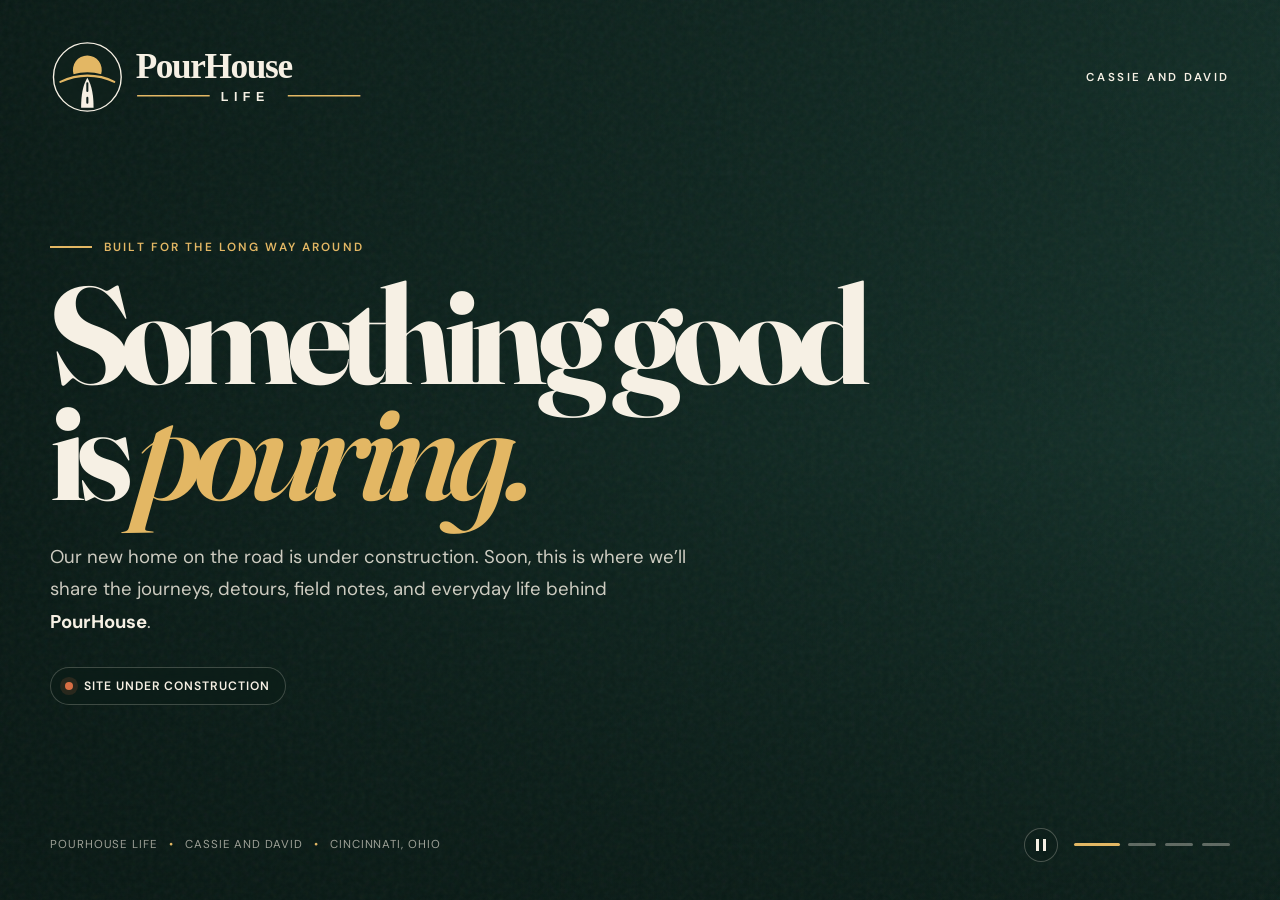
==== index.html @ fa161ef9 "Launch PourHouse Life placeholder site" ====
<!doctype html>
<html lang="en">
<head>
  <meta charset="utf-8">
  <meta name="viewport" content="width=device-width, initial-scale=1">
  <title>PourHouse Life | Cassie and David</title>
  <meta name="description" content="PourHouse Life is under construction. Cassie and David are preparing stories from the road and The Transcontinental Odyssey.">
  <meta name="theme-color" content="#10211d">
  <link rel="icon" href="assets/favicon.svg" type="image/svg+xml">
  <link rel="preconnect" href="https://davidnombo.github.io">
  <link rel="preload" href="https://davidnombo.github.io/cissy-and-bud-travel/assets/photos/echo-canyon.jpg" as="image">
  <link rel="stylesheet" href="assets/styles.css">
</head>
<body>
  <a class="skip-link" href="#main">Skip to content</a>

  <main id="main" class="landing">
    <div class="slides" aria-hidden="true">
      <div class="slide is-active" style="background-image:url('https://davidnombo.github.io/cissy-and-bud-travel/assets/photos/echo-canyon.jpg')"></div>
      <div class="slide" style="background-image:url('https://davidnombo.github.io/cissy-and-bud-travel/assets/photos/windy-western-road.jpg')"></div>
      <div class="slide" style="background-image:url('https://davidnombo.github.io/cissy-and-bud-travel/assets/photos/highway-1-camp.jpg')"></div>
      <div class="slide" style="background-image:url('https://davidnombo.github.io/cissy-and-bud-travel/assets/photos/death-valley-wide.jpg')"></div>
    </div>
    <div class="shade" aria-hidden="true"></div>

    <header class="site-header">
      <a class="logo-link" href="./" aria-label="PourHouse Life home">
        <img src="assets/pourhouse-logo.svg" alt="PourHouse Life">
      </a>
      <p>Cassie and David</p>
    </header>

    <section class="hero" aria-labelledby="page-title">
      <div class="eyebrow"><span></span>Built for the long way around</div>
      <h1 id="page-title">Something good<br>is <em>pouring.</em></h1>
      <p class="message">Our new home on the road is under construction. Soon, this is where we’ll share the journeys, detours, field notes, and everyday life behind <strong>PourHouse</strong>.</p>
      <div class="status"><span class="status-dot"></span>Site under construction</div>
    </section>

    <footer class="site-footer">
      <p>PourHouse Life <span>•</span> Cassie and David <span>•</span> Cincinnati, Ohio</p>
      <div class="slideshow-controls" aria-label="Background slideshow controls">
        <button class="pause" type="button" aria-label="Pause background slideshow" aria-pressed="false">
          <span class="pause-icon" aria-hidden="true"></span>
        </button>
        <div class="dots" role="group" aria-label="Choose background image">
          <button class="dot is-active" type="button" aria-label="Show image 1" aria-current="true"></button>
          <button class="dot" type="button" aria-label="Show image 2"></button>
          <button class="dot" type="button" aria-label="Show image 3"></button>
          <button class="dot" type="button" aria-label="Show image 4"></button>
        </div>
      </div>
    </footer>
  </main>

  <script src="assets/script.js"></script>
</body>
</html>
---- assets/styles.css ----
@import url('https://fonts.googleapis.com/css2?family=DM+Sans:wght@400;500;600&family=Fraunces:opsz,wght@9..144,600;9..144,700&display=swap');

:root {
  --cream: #f6f0e4;
  --gold: #e3b764;
  --rust: #d96f45;
  --ink: #10211d;
  --glass: rgba(9, 27, 23, .34);
}

* { box-sizing: border-box; }
html, body { min-height: 100%; }
body {
  margin: 0;
  background: var(--ink);
  color: var(--cream);
  font-family: "DM Sans", system-ui, sans-serif;
}
button { font: inherit; }
.skip-link {
  position: fixed;
  z-index: 100;
  top: -5rem;
  left: 1rem;
  padding: .7rem 1rem;
  border-radius: 999px;
  background: var(--cream);
  color: var(--ink);
}
.skip-link:focus { top: 1rem; }

.landing {
  position: relative;
  isolation: isolate;
  min-height: 100svh;
  overflow: hidden;
  display: grid;
  grid-template-rows: auto 1fr auto;
}
.slides, .slide, .shade { position: absolute; inset: 0; }
.slides { z-index: -3; background: #17372f; }
.slide {
  opacity: 0;
  transform: scale(1.035);
  background-position: center;
  background-size: cover;
  transition: opacity 1.5s ease, transform 8s linear;
}
.slide.is-active { opacity: 1; transform: scale(1); }
.slide:nth-child(1) { background-position: center 62%; }
.slide:nth-child(2) { background-position: center 58%; }
.slide:nth-child(3) { background-position: center 48%; }
.slide:nth-child(4) { background-position: center 58%; }
.shade {
  z-index: -2;
  background:
    linear-gradient(90deg, rgba(7, 22, 18, .86) 0%, rgba(7, 22, 18, .55) 48%, rgba(7, 22, 18, .18) 100%),
    linear-gradient(180deg, rgba(7, 22, 18, .2) 0%, rgba(7, 22, 18, .06) 50%, rgba(7, 22, 18, .74) 100%);
}
.shade::after {
  content: "";
  position: absolute;
  inset: 0;
  opacity: .18;
  background-image: url("data:image/svg+xml,%3Csvg viewBox='0 0 180 180' xmlns='http://www.w3.org/2000/svg'%3E%3Cfilter id='n'%3E%3CfeTurbulence type='fractalNoise' baseFrequency='.9' numOctaves='3' stitchTiles='stitch'/%3E%3C/filter%3E%3Crect width='100%25' height='100%25' filter='url(%23n)' opacity='.3'/%3E%3C/svg%3E");
  pointer-events: none;
}

.site-header, .site-footer, .hero {
  width: min(1180px, calc(100% - 3rem));
  margin-inline: auto;
}
.site-header {
  display: flex;
  align-items: center;
  justify-content: space-between;
  padding-top: clamp(1.2rem, 3vw, 2.4rem);
}
.logo-link { display: block; width: clamp(210px, 25vw, 318px); }
.logo-link img { display: block; width: 100%; height: auto; }
.site-header p {
  margin: 0;
  font-size: .72rem;
  font-weight: 600;
  letter-spacing: .22em;
  text-transform: uppercase;
}

.hero {
  align-self: center;
  padding-block: clamp(4rem, 8vh, 7rem);
}
.eyebrow {
  display: flex;
  align-items: center;
  gap: .75rem;
  margin-bottom: 1.35rem;
  color: var(--gold);
  font-size: .74rem;
  font-weight: 600;
  letter-spacing: .18em;
  text-transform: uppercase;
}
.eyebrow span { width: 42px; height: 2px; background: currentColor; }
h1 {
  max-width: 980px;
  margin: 0;
  font-family: "Fraunces", Georgia, serif;
  font-size: clamp(4.1rem, 10.8vw, 9.4rem);
  font-weight: 700;
  line-height: .84;
  letter-spacing: -.065em;
  text-wrap: balance;
}
h1 em { color: var(--gold); font-weight: 600; }
.message {
  max-width: 640px;
  margin: 2rem 0 0;
  color: rgba(246, 240, 228, .82);
  font-size: clamp(1rem, 1.6vw, 1.16rem);
  line-height: 1.75;
}
.message strong { color: var(--cream); }
.status {
  display: inline-flex;
  align-items: center;
  gap: .65rem;
  margin-top: 1.8rem;
  padding: .62rem .9rem;
  border: 1px solid rgba(246, 240, 228, .22);
  border-radius: 999px;
  background: var(--glass);
  backdrop-filter: blur(12px);
  font-size: .76rem;
  font-weight: 600;
  letter-spacing: .08em;
  text-transform: uppercase;
}
.status-dot {
  width: 8px;
  height: 8px;
  border-radius: 50%;
  background: var(--rust);
  box-shadow: 0 0 0 5px rgba(217, 111, 69, .14);
}

.site-footer {
  display: flex;
  align-items: center;
  justify-content: space-between;
  gap: 1rem;
  padding-bottom: clamp(1.4rem, 3vw, 2.5rem);
}
.site-footer p {
  margin: 0;
  color: rgba(246, 240, 228, .62);
  font-size: .72rem;
  letter-spacing: .08em;
  text-transform: uppercase;
}
.site-footer p span { padding-inline: .45rem; color: var(--gold); }
.slideshow-controls { display: flex; align-items: center; gap: 1rem; }
.pause {
  width: 34px;
  height: 34px;
  display: grid;
  place-items: center;
  padding: 0;
  border: 1px solid rgba(246, 240, 228, .25);
  border-radius: 50%;
  background: rgba(9, 27, 23, .25);
  color: var(--cream);
  cursor: pointer;
}
.pause:hover, .pause:focus-visible { background: rgba(246, 240, 228, .18); }
.pause-icon { width: 10px; height: 12px; border-left: 3px solid currentColor; border-right: 3px solid currentColor; }
.pause[aria-pressed="true"] .pause-icon {
  width: 0;
  height: 0;
  border: 0;
  border-top: 6px solid transparent;
  border-bottom: 6px solid transparent;
  border-left: 10px solid currentColor;
}
.dots { display: flex; gap: .55rem; }
.dot {
  width: 28px;
  height: 3px;
  padding: 0;
  border: 0;
  border-radius: 99px;
  background: rgba(246, 240, 228, .35);
  cursor: pointer;
  transition: background .25s, width .25s;
}
.dot.is-active { width: 46px; background: var(--gold); }

@media (max-width: 700px) {
  .site-header, .site-footer, .hero { width: min(100% - 2rem, 1180px); }
  .site-header { align-items: flex-start; }
  .site-header p { max-width: 110px; text-align: right; line-height: 1.5; }
  .hero { padding-block: 3rem; }
  h1 { font-size: clamp(3.8rem, 18vw, 6.2rem); }
  .message { line-height: 1.6; }
  .site-footer { align-items: flex-end; }
  .site-footer p { max-width: 170px; line-height: 1.6; }
  .site-footer p span { display: none; }
  .site-footer p { display: grid; }
  .dot { width: 18px; }
  .dot.is-active { width: 32px; }
}

@media (prefers-reduced-motion: reduce) {
  .slide { transition: opacity .3s ease; transform: none; }
}
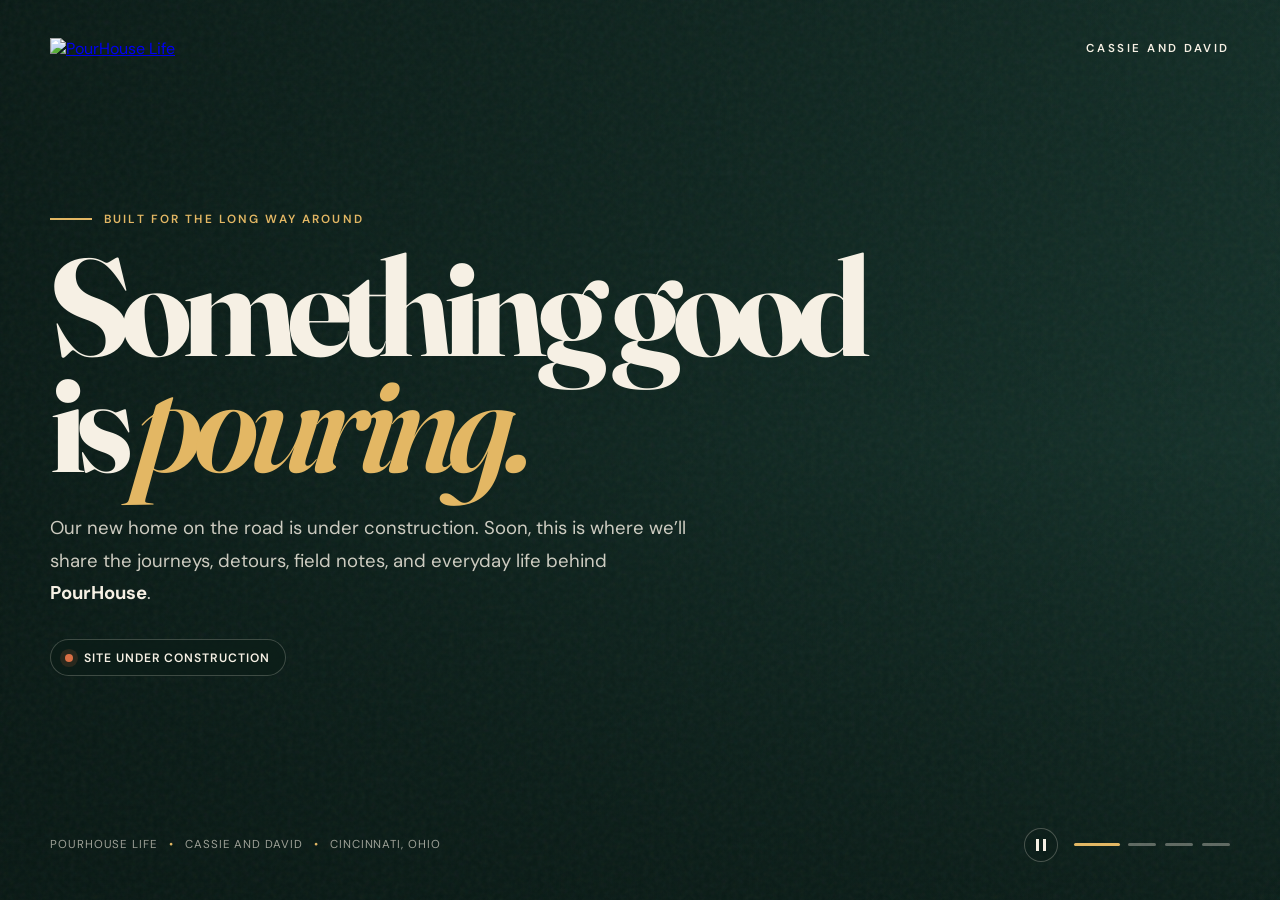
==== commit 4cd04fbc: "Use the official PourHouse Life logo" ====
--- a/index.html
+++ b/index.html
@@ -6,7 +6,7 @@
   <title>PourHouse Life | Cassie and David</title>
   <meta name="description" content="PourHouse Life is under construction. Cassie and David are preparing stories from the road and The Transcontinental Odyssey.">
   <meta name="theme-color" content="#10211d">
-  <link rel="icon" href="assets/favicon.svg" type="image/svg+xml">
+  <link rel="icon" href="assets/pourhouse-life-logo.webp" type="image/webp">
   <link rel="preconnect" href="https://davidnombo.github.io">
   <link rel="preload" href="https://davidnombo.github.io/cissy-and-bud-travel/assets/photos/echo-canyon.jpg" as="image">
   <link rel="stylesheet" href="assets/styles.css">
@@ -25,7 +25,7 @@
 
     <header class="site-header">
       <a class="logo-link" href="./" aria-label="PourHouse Life home">
-        <img src="assets/pourhouse-logo.svg" alt="PourHouse Life">
+        <img src="assets/pourhouse-life-logo.webp" alt="PourHouse Life">
       </a>
       <p>Cassie and David</p>
     </header>
--- a/assets/styles.css
+++ b/assets/styles.css
@@ -32,7 +32,8 @@
 .landing {
   position: relative;
   isolation: isolate;
-  min-height: 100svh;
+  min-height: 100vh;
+  min-height: 100dvh;
   overflow: hidden;
   display: grid;
   grid-template-rows: auto 1fr auto;
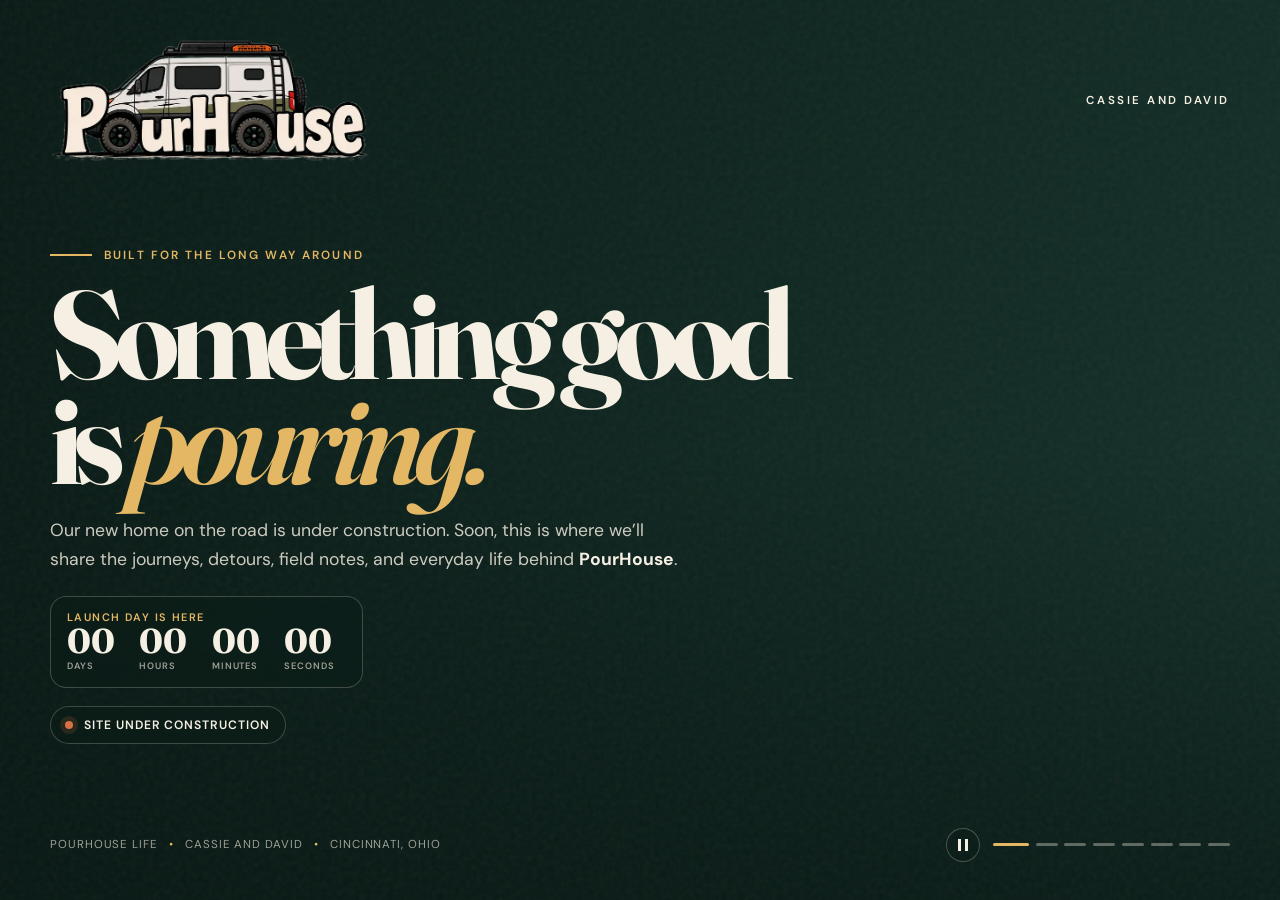
==== commit 984c45da: "Add four hero photos and October 18 launch countdown" ====
--- a/index.html
+++ b/index.html
@@ -20,6 +20,10 @@
       <div class="slide" style="background-image:url('https://davidnombo.github.io/cissy-and-bud-travel/assets/photos/windy-western-road.jpg')"></div>
       <div class="slide" style="background-image:url('https://davidnombo.github.io/cissy-and-bud-travel/assets/photos/highway-1-camp.jpg')"></div>
       <div class="slide" style="background-image:url('https://davidnombo.github.io/cissy-and-bud-travel/assets/photos/death-valley-wide.jpg')"></div>
+      <div class="slide" style="background-image:url('https://davidnombo.github.io/cissy-and-bud-travel/assets/photos/cassie-pacific.jpg')"></div>
+      <div class="slide" style="background-image:url('https://davidnombo.github.io/cissy-and-bud-travel/assets/photos/death-valley-van.jpg')"></div>
+      <div class="slide" style="background-image:url('https://davidnombo.github.io/cissy-and-bud-travel/assets/photos/roys-route-66.jpg')"></div>
+      <div class="slide" style="background-image:url('https://davidnombo.github.io/cissy-and-bud-travel/assets/photos/taylor-park.jpg')"></div>
     </div>
     <div class="shade" aria-hidden="true"></div>
 
@@ -34,6 +38,17 @@
       <div class="eyebrow"><span></span>Built for the long way around</div>
       <h1 id="page-title">Something good<br>is <em>pouring.</em></h1>
       <p class="message">Our new home on the road is under construction. Soon, this is where we’ll share the journeys, detours, field notes, and everyday life behind <strong>PourHouse</strong>.</p>
+
+      <div class="countdown" aria-label="Countdown to October 18, 2026 at 8:00 AM Eastern Time">
+        <p class="countdown-label">Launching October 18 at 8:00 AM ET</p>
+        <div class="countdown-grid" role="timer">
+          <div><strong data-countdown="days">--</strong><span>Days</span></div>
+          <div><strong data-countdown="hours">--</strong><span>Hours</span></div>
+          <div><strong data-countdown="minutes">--</strong><span>Minutes</span></div>
+          <div><strong data-countdown="seconds">--</strong><span>Seconds</span></div>
+        </div>
+      </div>
+
       <div class="status"><span class="status-dot"></span>Site under construction</div>
     </section>
 
@@ -48,6 +63,10 @@
           <button class="dot" type="button" aria-label="Show image 2"></button>
           <button class="dot" type="button" aria-label="Show image 3"></button>
           <button class="dot" type="button" aria-label="Show image 4"></button>
+          <button class="dot" type="button" aria-label="Show image 5"></button>
+          <button class="dot" type="button" aria-label="Show image 6"></button>
+          <button class="dot" type="button" aria-label="Show image 7"></button>
+          <button class="dot" type="button" aria-label="Show image 8"></button>
         </div>
       </div>
     </footer>
--- a/assets/styles.css
+++ b/assets/styles.css
@@ -45,13 +45,17 @@
   transform: scale(1.035);
   background-position: center;
   background-size: cover;
-  transition: opacity 1.5s ease, transform 8s linear;
+  transition: opacity 1.1s ease, transform 6s linear;
 }
 .slide.is-active { opacity: 1; transform: scale(1); }
 .slide:nth-child(1) { background-position: center 62%; }
 .slide:nth-child(2) { background-position: center 58%; }
 .slide:nth-child(3) { background-position: center 48%; }
 .slide:nth-child(4) { background-position: center 58%; }
+.slide:nth-child(5) { background-position: center 45%; }
+.slide:nth-child(6) { background-position: center 55%; }
+.slide:nth-child(7) { background-position: center 52%; }
+.slide:nth-child(8) { background-position: center 55%; }
 .shade {
   z-index: -2;
   background:
@@ -89,13 +93,13 @@
 
 .hero {
   align-self: center;
-  padding-block: clamp(4rem, 8vh, 7rem);
+  padding-block: clamp(2.25rem, 5vh, 4.5rem);
 }
 .eyebrow {
   display: flex;
   align-items: center;
   gap: .75rem;
-  margin-bottom: 1.35rem;
+  margin-bottom: 1.1rem;
   color: var(--gold);
   font-size: .74rem;
   font-weight: 600;
@@ -107,7 +111,7 @@
   max-width: 980px;
   margin: 0;
   font-family: "Fraunces", Georgia, serif;
-  font-size: clamp(4.1rem, 10.8vw, 9.4rem);
+  font-size: clamp(3.8rem, 9.8vw, 8.6rem);
   font-weight: 700;
   line-height: .84;
   letter-spacing: -.065em;
@@ -116,17 +120,56 @@
 h1 em { color: var(--gold); font-weight: 600; }
 .message {
   max-width: 640px;
-  margin: 2rem 0 0;
+  margin: 1.55rem 0 0;
   color: rgba(246, 240, 228, .82);
-  font-size: clamp(1rem, 1.6vw, 1.16rem);
-  line-height: 1.75;
+  font-size: clamp(.96rem, 1.45vw, 1.1rem);
+  line-height: 1.65;
 }
 .message strong { color: var(--cream); }
+
+.countdown {
+  margin-top: 1.35rem;
+  width: fit-content;
+  padding: .8rem 1rem .9rem;
+  border: 1px solid rgba(246, 240, 228, .22);
+  border-radius: 16px;
+  background: var(--glass);
+  backdrop-filter: blur(12px);
+}
+.countdown-label {
+  margin: 0 0 .65rem;
+  color: var(--gold);
+  font-size: .68rem;
+  font-weight: 600;
+  letter-spacing: .13em;
+  text-transform: uppercase;
+}
+.countdown-grid {
+  display: grid;
+  grid-template-columns: repeat(4, minmax(62px, 1fr));
+  gap: .65rem;
+}
+.countdown-grid div { display: grid; gap: .12rem; }
+.countdown-grid strong {
+  font-family: "Fraunces", Georgia, serif;
+  font-size: clamp(1.55rem, 3vw, 2.15rem);
+  line-height: 1;
+  font-variant-numeric: tabular-nums;
+}
+.countdown-grid span {
+  color: rgba(246, 240, 228, .62);
+  font-size: .58rem;
+  font-weight: 600;
+  letter-spacing: .1em;
+  text-transform: uppercase;
+}
+.countdown.is-complete .countdown-label { margin-bottom: 0; }
+
 .status {
   display: inline-flex;
   align-items: center;
   gap: .65rem;
-  margin-top: 1.8rem;
+  margin-top: 1.15rem;
   padding: .62rem .9rem;
   border: 1px solid rgba(246, 240, 228, .22);
   border-radius: 999px;
@@ -160,12 +203,13 @@
   text-transform: uppercase;
 }
 .site-footer p span { padding-inline: .45rem; color: var(--gold); }
-.slideshow-controls { display: flex; align-items: center; gap: 1rem; }
+.slideshow-controls { display: flex; align-items: center; gap: .8rem; }
 .pause {
   width: 34px;
   height: 34px;
   display: grid;
   place-items: center;
+  flex: 0 0 auto;
   padding: 0;
   border: 1px solid rgba(246, 240, 228, .25);
   border-radius: 50%;
@@ -183,9 +227,9 @@
   border-bottom: 6px solid transparent;
   border-left: 10px solid currentColor;
 }
-.dots { display: flex; gap: .55rem; }
+.dots { display: flex; gap: .42rem; }
 .dot {
-  width: 28px;
+  width: 22px;
   height: 3px;
   padding: 0;
   border: 0;
@@ -194,21 +238,25 @@
   cursor: pointer;
   transition: background .25s, width .25s;
 }
-.dot.is-active { width: 46px; background: var(--gold); }
+.dot.is-active { width: 36px; background: var(--gold); }
 
 @media (max-width: 700px) {
+  .landing { overflow-y: auto; }
   .site-header, .site-footer, .hero { width: min(100% - 2rem, 1180px); }
   .site-header { align-items: flex-start; }
   .site-header p { max-width: 110px; text-align: right; line-height: 1.5; }
-  .hero { padding-block: 3rem; }
-  h1 { font-size: clamp(3.8rem, 18vw, 6.2rem); }
-  .message { line-height: 1.6; }
-  .site-footer { align-items: flex-end; }
+  .hero { padding-block: 2.4rem; }
+  h1 { font-size: clamp(3.4rem, 16.5vw, 5.8rem); }
+  .message { line-height: 1.55; }
+  .countdown-grid { grid-template-columns: repeat(4, minmax(50px, 1fr)); gap: .4rem; }
+  .site-footer { align-items: flex-end; flex-wrap: wrap; }
   .site-footer p { max-width: 170px; line-height: 1.6; }
   .site-footer p span { display: none; }
   .site-footer p { display: grid; }
-  .dot { width: 18px; }
-  .dot.is-active { width: 32px; }
+  .slideshow-controls { width: 100%; justify-content: space-between; }
+  .dots { gap: .34rem; }
+  .dot { width: 14px; }
+  .dot.is-active { width: 24px; }
 }
 
 @media (prefers-reduced-motion: reduce) {
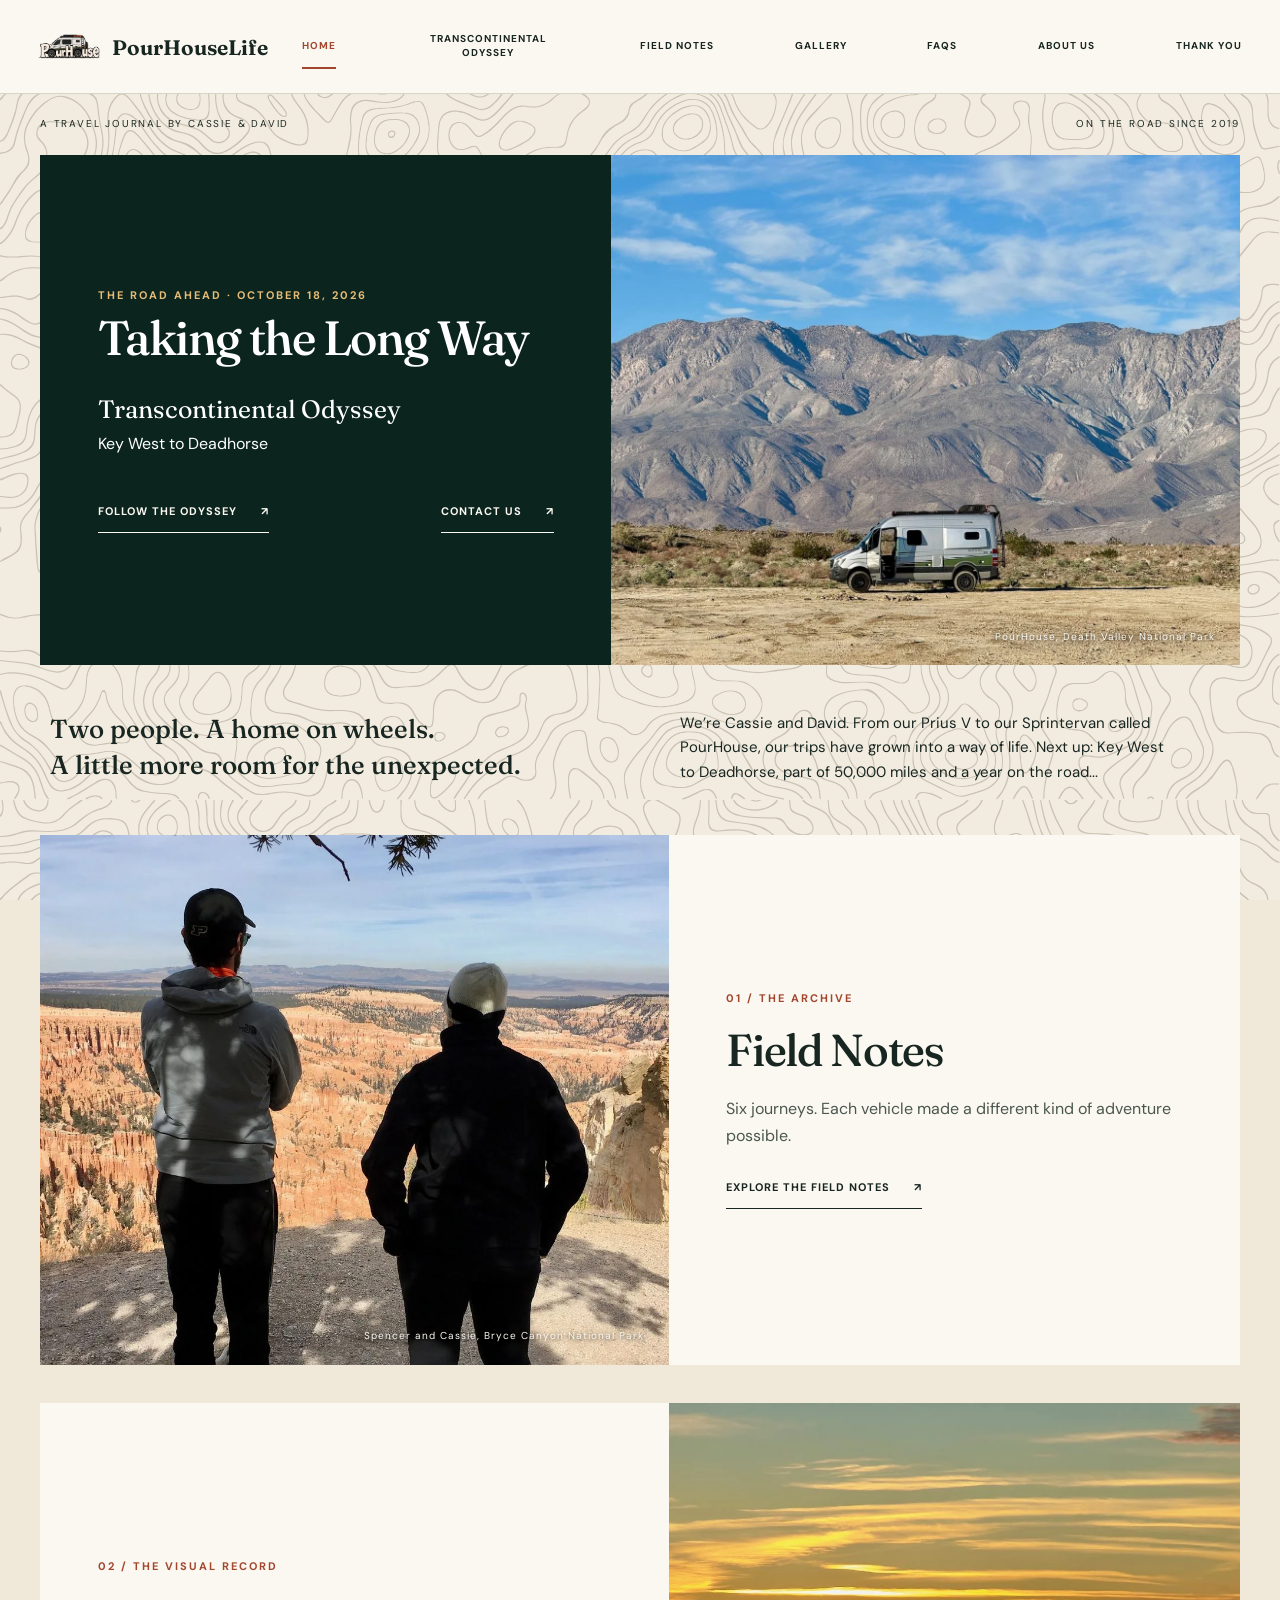
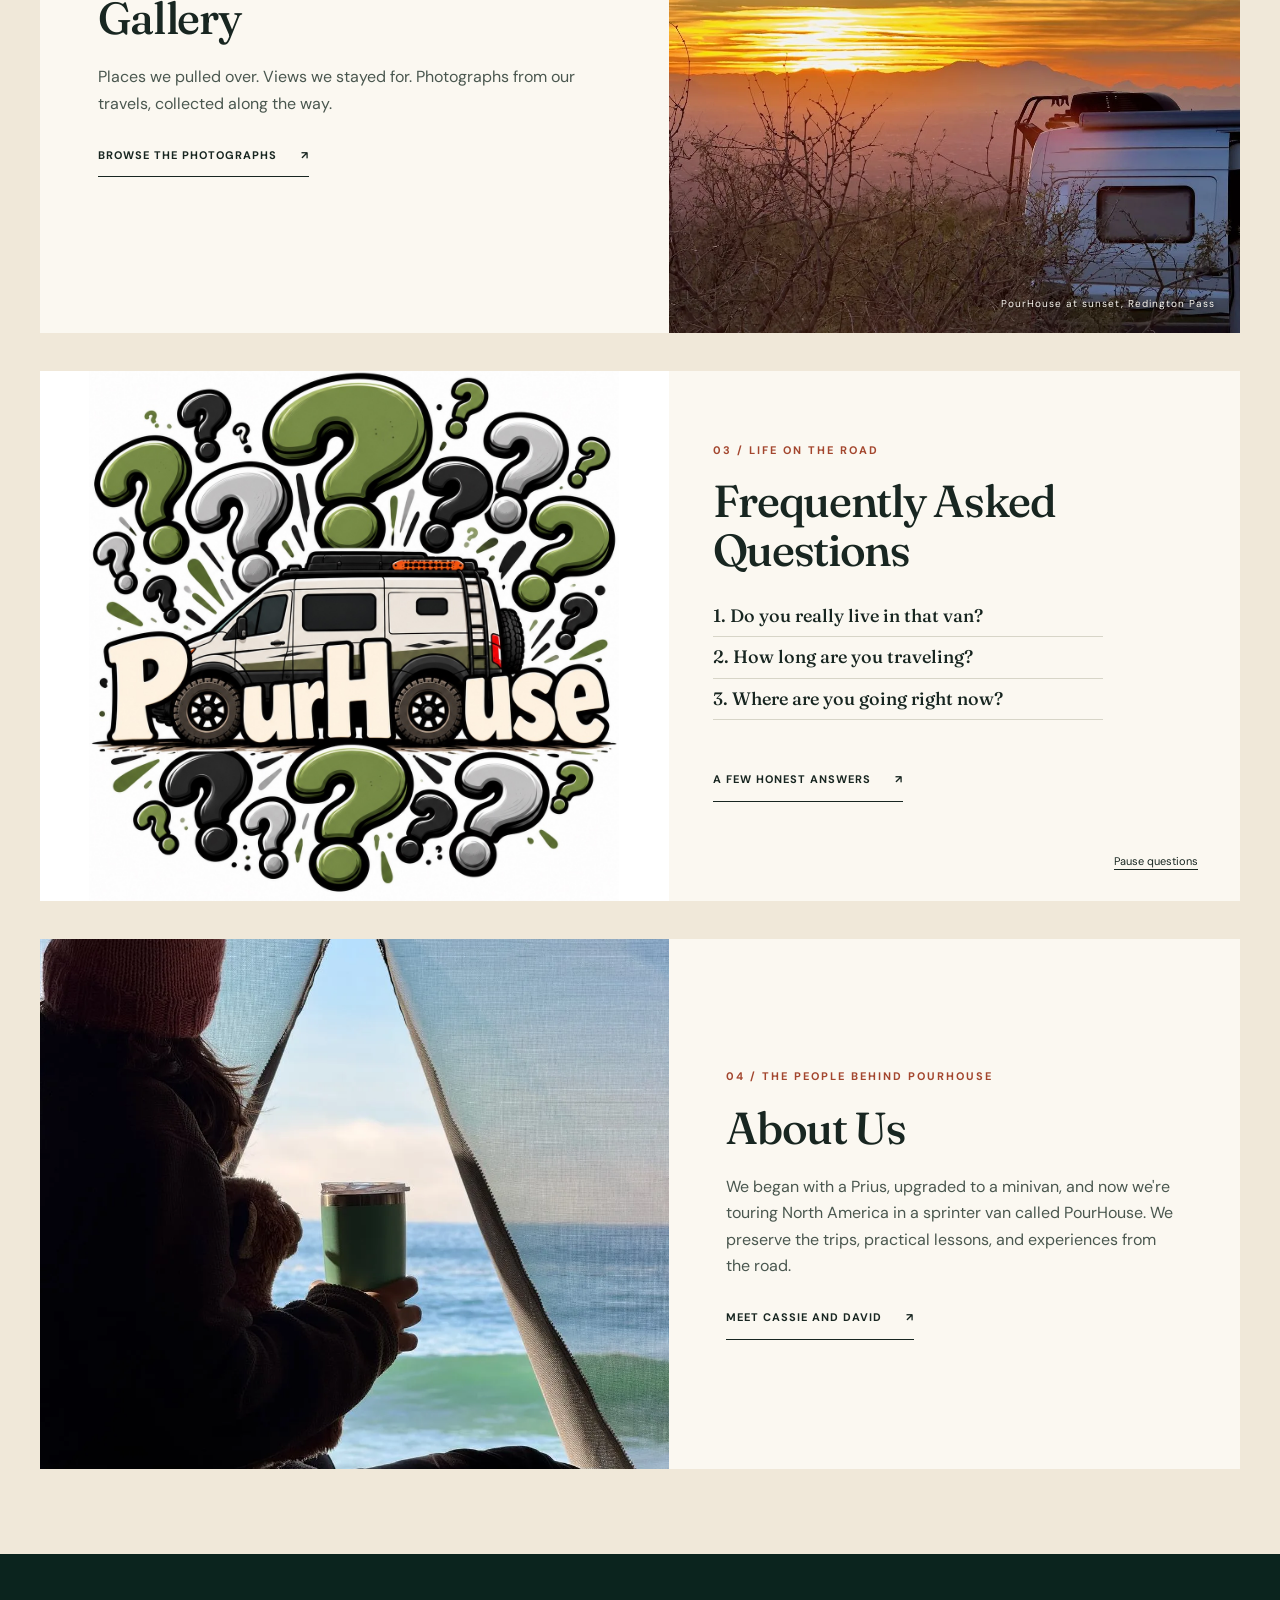
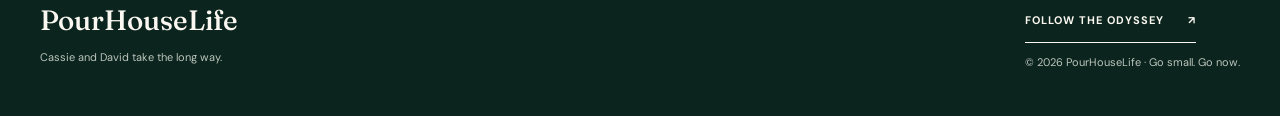
==== commit 6748d6d2: "Launch v3 PourHouseLife site" ====
--- a/index.html
+++ b/index.html
@@ -1,77 +1,11 @@
 <!doctype html>
-<html lang="en">
-<head>
-  <meta charset="utf-8">
-  <meta name="viewport" content="width=device-width, initial-scale=1">
-  <title>PourHouse Life | Cassie and David</title>
-  <meta name="description" content="PourHouse Life is under construction. Cassie and David are preparing stories from the road and The Transcontinental Odyssey.">
-  <meta name="theme-color" content="#10211d">
-  <link rel="icon" href="assets/pourhouse-life-logo.webp" type="image/webp">
-  <link rel="preconnect" href="https://davidnombo.github.io">
-  <link rel="preload" href="https://davidnombo.github.io/cissy-and-bud-travel/assets/photos/echo-canyon.jpg" as="image">
-  <link rel="stylesheet" href="assets/styles.css">
-</head>
-<body>
-  <a class="skip-link" href="#main">Skip to content</a>
+<html lang="en"><head><!-- Google tag (gtag.js) -->
+<script async src="https://www.googletagmanager.com/gtag/js?id=G-HKBHVYGM0Y"></script>
+<script>
+  window.dataLayer = window.dataLayer || [];
+  function gtag(){dataLayer.push(arguments);}
+  gtag('js', new Date());
 
-  <main id="main" class="landing">
-    <div class="slides" aria-hidden="true">
-      <div class="slide is-active" style="background-image:url('https://davidnombo.github.io/cissy-and-bud-travel/assets/photos/echo-canyon.jpg')"></div>
-      <div class="slide" style="background-image:url('https://davidnombo.github.io/cissy-and-bud-travel/assets/photos/windy-western-road.jpg')"></div>
-      <div class="slide" style="background-image:url('https://davidnombo.github.io/cissy-and-bud-travel/assets/photos/highway-1-camp.jpg')"></div>
-      <div class="slide" style="background-image:url('https://davidnombo.github.io/cissy-and-bud-travel/assets/photos/death-valley-wide.jpg')"></div>
-      <div class="slide" style="background-image:url('https://davidnombo.github.io/cissy-and-bud-travel/assets/photos/cassie-pacific.jpg')"></div>
-      <div class="slide" style="background-image:url('https://davidnombo.github.io/cissy-and-bud-travel/assets/photos/death-valley-van.jpg')"></div>
-      <div class="slide" style="background-image:url('https://davidnombo.github.io/cissy-and-bud-travel/assets/photos/roys-route-66.jpg')"></div>
-      <div class="slide" style="background-image:url('https://davidnombo.github.io/cissy-and-bud-travel/assets/photos/taylor-park.jpg')"></div>
-    </div>
-    <div class="shade" aria-hidden="true"></div>
-
-    <header class="site-header">
-      <a class="logo-link" href="./" aria-label="PourHouse Life home">
-        <img src="assets/pourhouse-life-logo.webp" alt="PourHouse Life">
-      </a>
-      <p>Cassie and David</p>
-    </header>
-
-    <section class="hero" aria-labelledby="page-title">
-      <div class="eyebrow"><span></span>Built for the long way around</div>
-      <h1 id="page-title">Something good<br>is <em>pouring.</em></h1>
-      <p class="message">Our new home on the road is under construction. Soon, this is where we’ll share the journeys, detours, field notes, and everyday life behind <strong>PourHouse</strong>.</p>
-
-      <div class="countdown" aria-label="Countdown to October 18, 2026 at 8:00 AM Eastern Time">
-        <p class="countdown-label">Launching October 18 at 8:00 AM ET</p>
-        <div class="countdown-grid" role="timer">
-          <div><strong data-countdown="days">--</strong><span>Days</span></div>
-          <div><strong data-countdown="hours">--</strong><span>Hours</span></div>
-          <div><strong data-countdown="minutes">--</strong><span>Minutes</span></div>
-          <div><strong data-countdown="seconds">--</strong><span>Seconds</span></div>
-        </div>
-      </div>
-
-      <div class="status"><span class="status-dot"></span>Site under construction</div>
-    </section>
-
-    <footer class="site-footer">
-      <p>PourHouse Life <span>•</span> Cassie and David <span>•</span> Cincinnati, Ohio</p>
-      <div class="slideshow-controls" aria-label="Background slideshow controls">
-        <button class="pause" type="button" aria-label="Pause background slideshow" aria-pressed="false">
-          <span class="pause-icon" aria-hidden="true"></span>
-        </button>
-        <div class="dots" role="group" aria-label="Choose background image">
-          <button class="dot is-active" type="button" aria-label="Show image 1" aria-current="true"></button>
-          <button class="dot" type="button" aria-label="Show image 2"></button>
-          <button class="dot" type="button" aria-label="Show image 3"></button>
-          <button class="dot" type="button" aria-label="Show image 4"></button>
-          <button class="dot" type="button" aria-label="Show image 5"></button>
-          <button class="dot" type="button" aria-label="Show image 6"></button>
-          <button class="dot" type="button" aria-label="Show image 7"></button>
-          <button class="dot" type="button" aria-label="Show image 8"></button>
-        </div>
-      </div>
-    </footer>
-  </main>
-
-  <script src="assets/script.js"></script>
-</body>
-</html>
+  gtag('config', 'G-HKBHVYGM0Y');
+</script><meta charset="utf-8"><meta name="viewport" content="width=device-width,initial-scale=1"><title>Taking the Long Way — PourHouseLife</title><meta name="description" content="Cassie and David, six past expeditions, and the road ahead from Key West to Deadhorse."><link rel="icon" href="assets/favicon.svg"><link rel="preconnect" href="https://fonts.googleapis.com"><link rel="preconnect" href="https://fonts.gstatic.com" crossorigin><link href="https://fonts.googleapis.com/css2?family=DM+Sans:wght@400;500;600;700&family=Fraunces:opsz,wght@9..144,400;500;600;650&display=swap" rel="stylesheet"><link rel="stylesheet" href="css/site.css?v=17"><script src="js/site.js?v=3" defer></script></head>
+<body><a class="skip" href="#main">Skip to content</a><header class="site-header"><a class="brand" href="index.html"><img src="assets/pourhouse-life-logo.webp" alt="" width="62" height="62"><strong>PourHouseLife</strong></a><button class="menu" aria-expanded="false" aria-controls="navigation" hidden>Menu <span aria-hidden="true">☰</span></button><nav id="navigation" aria-label="Main navigation"><a href="index.html" aria-current="page">Home</a><a href="odyssey/">Transcontinental Odyssey</a><a href="field-notes/">Field Notes</a><a href="gallery/">Gallery</a><a href="faqs/">FAQs</a><a href="about/">About Us</a><a href="support/">Thank You</a></nav></header><main id="main"><div class="shell home"><div class="edition"><span>A travel journal by Cassie &amp; David</span><span>On the road since 2019</span></div><section class="home-hero"><div class="hero-copy"><p class="eyebrow">The road ahead · October 18, 2026</p><h1>Taking the Long Way</h1><p class="hero-title">Transcontinental Odyssey</p><p>Key West to Deadhorse</p><div class="hero-links"><a class="text-link" href="odyssey/">Follow the Odyssey <span aria-hidden="true">↗</span></a><a class="text-link" href="mailto:PourHouseLife@gmail.com?subject=Follow%20the%20Odyssey">Contact Us <span aria-hidden="true">↗</span></a></div></div><div class="hero-photo"><img class="" src="assets/photos/death-valley-van.webp" alt="PourHouse beneath the desert mountains" width="1400" height="1050" fetchpriority=high decoding="async"><span class="photo-credit">PourHouse, Death Valley National Park</span></div></section><div class="opening"><p>Two people. A home on wheels.<br>A little more room for the unexpected.</p><p>We’re Cassie and David. From our Prius V to our Sprintervan called PourHouse, our trips have grown into a way of life. Next up: Key West to Deadhorse, part of 50,000 miles and a year on the road...</p></div><div class="panel-stack"><section class="feature-panel "><div class="panel-photo"><img class="" src="assets/photos/utah-2019/bryce-overlook.webp" alt="Cassie and David looking over Bryce Canyon" width="1200" height="900" loading=lazy decoding="async"><span class="photo-credit panel-caption">Spencer and Cassie, Bryce Canyon National Park</span></div><div class="panel-copy"><p class="kicker">01 / The archive</p><h2>Field Notes</h2><p>Six journeys. Each vehicle made a different kind of adventure possible.</p><a class="text-link" href="field-notes/">Explore the Field Notes <span aria-hidden="true">↗</span></a></div></section><section class="feature-panel reverse"><div class="panel-photo"><img class="" src="assets/photos/redington-pass.webp" alt="PourHouse at sunset on Redington Pass" width="1400" height="1050" loading=lazy decoding="async"><span class="photo-credit panel-caption">PourHouse at sunset, Redington Pass</span></div><div class="panel-copy"><p class="kicker">02 / The visual record</p><h2>Gallery</h2><p>Places we pulled over. Views we stayed for. Photographs from our travels, collected along the way.</p><a class="text-link" href="gallery/">Browse the photographs <span aria-hidden="true">↗</span></a></div></section><section class="faq-teaser faq-photo-card"><div class="faq-teaser-photo"><img class="" src="assets/photos/pourhouse-faq-question-marks.jpg" alt="PourHouse surrounded by green and black question marks" width="1254" height="1254" loading=lazy decoding="async"></div><div class="faq-teaser-copy"><p class="kicker">03 / Life on the road</p><h2>Frequently Asked Questions</h2><p class="faq-questions" aria-live="off"><span class="faq-question active" aria-hidden="false">1. Do you really live in that van?</span><span class="faq-question active" aria-hidden="false">2. How long are you traveling?</span><span class="faq-question active" aria-hidden="false">3. Where are you going right now?</span><span class="faq-question" aria-hidden="true">4. Do you have an actual route planned?</span><span class="faq-question" aria-hidden="true">5. How many miles will you drive?</span><span class="faq-question" aria-hidden="true">6. Why travel in a van instead of an RV?</span><span class="faq-question" aria-hidden="true">7. What kind of van is it?</span><span class="faq-question" aria-hidden="true">8. Where do you sleep?</span><span class="faq-question" aria-hidden="true">9. Do you stay in campgrounds every night?</span><span class="faq-question" aria-hidden="true">10. How do you find places to camp?</span><span class="faq-question" aria-hidden="true">11. Do you have a bathroom in the van?</span><span class="faq-question" aria-hidden="true">12. Do you have a shower?</span><span class="faq-question" aria-hidden="true">13. How do you get water?</span><span class="faq-question" aria-hidden="true">14. How do you get electricity?</span><span class="faq-question" aria-hidden="true">15. How do you get internet on the road?</span><span class="faq-question" aria-hidden="true">16. How do you do laundry?</span><span class="faq-question" aria-hidden="true">17. What do you eat?</span><span class="faq-question" aria-hidden="true">18. How do you decide where to go next?</span><span class="faq-question" aria-hidden="true">19. What’s your favorite place you’ve visited?</span><span class="faq-question" aria-hidden="true">20. What’s the best part of traveling this way?</span><span class="faq-question" aria-hidden="true">21. What’s the hardest part?</span><span class="faq-question" aria-hidden="true">22. Do you ever get tired of each other?</span><span class="faq-question" aria-hidden="true">23. Is van life cheaper than living in a house?</span><span class="faq-question" aria-hidden="true">24. Why is it called PourHouse Life?</span></p><button class="faq-rotation" type="button" hidden>Pause questions</button><a class="text-link" href="faqs/">A few honest answers <span aria-hidden="true">↗</span></a></div></section><section class="feature-panel "><div class="panel-photo"><img class="" src="assets/photos/cassie-pacific.webp" alt="Cassie looking out toward the Pacific" width="1050" height="1400" loading=lazy decoding="async"></div><div class="panel-copy"><p class="kicker">04 / The people behind PourHouse</p><h2>About Us</h2><p>We began with a Prius, upgraded to a minivan, and now we're touring North America in a sprinter van called PourHouse.  We preserve the trips, practical lessons, and experiences from the road.</p><a class="text-link" href="about/">Meet Cassie and David <span aria-hidden="true">↗</span></a></div></section></div></div></main><footer><div class="shell footer-inner"><div><a class="footer-brand" href="index.html">PourHouseLife</a><p>Cassie and David take the long way.</p></div><div><a class="text-link" href="odyssey/">Follow the Odyssey <span aria-hidden="true">↗</span></a><p>© 2026 PourHouseLife · Go small. Go now.</p></div></div></footer></body></html>
--- a/css/site.css
+++ b/css/site.css
@@ -0,0 +1,80 @@
+:root{--ink:#182621;--forest:#17372f;--deep:#0b241e;--paper:#fbf8f1;--cream:#f0e8d9;--coral:#a3462e;--gold:#e6bd77;--line:#d7d5c8;--serif:'Fraunces',Georgia,serif;--sans:'DM Sans',Arial,sans-serif;--topo-opacity:.10;--topo-scale:1000px;--topo-density:1;--max:1240px}*{box-sizing:border-box}body{margin:0;background:var(--cream);color:var(--ink);font:400 16px/1.65 var(--sans)}body:before{content:'';position:fixed;inset:0;z-index:-1;pointer-events:none;background:url('../assets/topography.svg') repeat;background-size:calc(var(--topo-scale) / var(--topo-density));opacity:var(--topo-opacity)}img{display:block;width:100%;height:auto}a{color:inherit;text-underline-offset:5px}button,select{font:inherit}button,a,summary,select{-webkit-tap-highlight-color:transparent}a:focus-visible,button:focus-visible,summary:focus-visible,select:focus-visible{outline:3px solid var(--coral);outline-offset:5px}[hidden]{display:none!important}.shell{width:min(calc(100% - 80px),var(--max));margin-inline:auto}h1,h2,h3,p{margin-top:0}h1,h2,h3{font-family:var(--serif);font-weight:500;line-height:1.08}h1{font-size:clamp(48px,6.4vw,86px);letter-spacing:-2.8px;margin-bottom:25px}h2{font-size:clamp(32px,3.5vw,48px);letter-spacing:-1.3px;margin-bottom:22px}h3{font-size:24px}.kicker,.eyebrow{font-size:11px;line-height:1.6;text-transform:uppercase;letter-spacing:2px;font-weight:700;margin-bottom:18px;color:var(--coral)}.eyebrow{color:var(--gold)}.intro{font-family:var(--serif);font-size:clamp(20px,2vw,24px);line-height:1.55;max-width:770px;color:#46534b}.site-header{padding:12px clamp(20px,3vw,48px);display:flex;align-items:center;gap:34px;background:var(--paper);border-bottom:1px solid var(--line);min-height:94px;position:relative;z-index:10}.brand{display:flex;align-items:center;gap:12px;text-decoration:none;flex-shrink:0}.brand img{width:62px;height:62px;object-fit:contain}.brand strong{font:650 21px var(--serif)}.site-header nav{display:flex;align-items:center;justify-content:space-between;width:100%;gap:20px}.site-header nav a{display:flex;align-items:center;justify-content:center;min-height:44px;max-width:142px;text-align:center;text-decoration:none;text-transform:uppercase;font-size:10px;letter-spacing:1px;font-weight:700;line-height:1.4;border-bottom:2px solid transparent}.site-header nav a:hover,.site-header nav a[aria-current]{color:var(--coral);border-color:var(--coral)}.menu{display:none;min-height:44px;border:1px solid var(--line);background:none;padding:8px 12px;margin-left:auto}.skip{position:absolute;top:-100px;left:15px;padding:10px 20px;background:var(--paper);z-index:100}.skip:focus{top:10px}.home{padding-bottom:85px}.edition{display:flex;justify-content:space-between;padding:22px 0;font-size:10px;text-transform:uppercase;letter-spacing:1.8px}.home-hero{container-type:inline-size;position:relative;min-height:510px;background:var(--deep);color:white;isolation:isolate;display:flex;align-items:center;overflow:hidden}.home-hero>img{position:absolute;inset:0;height:100%;object-fit:cover;z-index:-2;object-position:center 65%}.home-hero:after{content:'';position:absolute;inset:0;z-index:-1;background:linear-gradient(90deg,rgba(6,26,20,.8),rgba(6,26,20,.25) 64%,rgba(6,26,20,.08))}.hero-copy{padding:55px;width:100%;max-width:none}.hero-copy h1{font-size:clamp(20px,7cqi,86px);max-width:none;white-space:nowrap;letter-spacing:-.03em;line-height:1;margin-bottom:27px}.hero-copy p{margin-bottom:10px}.hero-copy .hero-title{font-family:var(--serif);font-size:25px;margin-bottom:0}.hero-copy .button{margin-top:22px}.photo-credit{position:absolute;bottom:20px;right:25px;font-size:10px;letter-spacing:1px}.button{display:inline-flex;align-items:center;justify-content:space-between;gap:32px;min-height:48px;padding:14px 22px;background:var(--forest);color:white;text-decoration:none;font-size:11px;font-weight:700;letter-spacing:1px;text-transform:uppercase}.button.light{background:var(--paper);color:var(--ink)}.button:hover{background:var(--gold);color:var(--ink)}.text-link{display:inline-flex;align-items:center;gap:24px;min-height:44px;font-size:11px;letter-spacing:1px;font-weight:700;text-transform:uppercase;text-decoration:none;border-bottom:1px solid currentColor}.text-link:hover{color:var(--coral)}.opening{display:grid;grid-template-columns:1fr 1fr;gap:80px;padding:46px 10px 50px}.opening p:first-child{font:500 26px/1.4 var(--serif);margin:0}.opening p:last-child{font-size:15px;max-width:490px;margin:0}.panel-stack{display:grid;gap:38px}.feature-panel{display:grid;grid-template-columns:1.1fr 1fr;background:var(--paper);min-height:390px}.panel-photo{min-height:390px;overflow:hidden}.panel-photo img{height:100%;object-fit:cover}.panel-copy{padding:clamp(30px,4.5vw,60px);align-self:center}.panel-copy p:not(.kicker){color:#4a574f}.feature-panel.reverse .panel-photo{order:2}.faq-teaser{display:grid;grid-template-columns:1.1fr 1fr;gap:50px;align-items:center;background:#dedfcf;padding:45px 60px}.faq-teaser h2{margin:0}.faq-teaser p:not(.kicker){max-width:390px}.support-teaser{padding:48px 60px;background:var(--forest);color:var(--paper);display:flex;align-items:center;justify-content:space-between;gap:40px}.support-teaser p:last-child{max-width:550px;margin:0}.support-teaser .button{flex-shrink:0}.page-intro{padding-block:65px 42px}.page-intro .intro{margin-bottom:0}.expedition-stack{display:grid;gap:38px;padding-bottom:90px}.expedition{display:grid;grid-template-columns:1fr 1.1fr;background:var(--paper)}.expedition-photo{position:relative;min-height:450px;overflow:hidden}.expedition-photo img{height:100%;object-fit:cover}.index-number{position:absolute;left:22px;top:22px;background:var(--paper);padding:8px 14px;font-size:12px}.expedition-copy{padding:38px 42px}.expedition-copy h2{font-size:clamp(30px,3.1vw,43px)}.expedition-copy h2 a{text-decoration:none}.expedition-copy h3{font-size:20px;line-height:1.4;margin:20px 0 10px}.expedition-copy>p:not(.kicker){font-size:15px;color:#4a574f}.facts{display:grid;grid-template-columns:1.2fr 1fr;gap:15px 20px;margin:22px 0;padding:18px 0;border-block:1px solid var(--line)}dt{font:700 10px/1.6 var(--sans);text-transform:uppercase;letter-spacing:1px;color:var(--coral)}dd{margin:4px 0 0;font:500 16px/1.4 var(--serif)}.wide-photo{margin:0}.wide-photo img{max-height:540px;object-fit:cover}.wide-photo figcaption,figcaption{font-size:12px;color:#536057;padding-top:10px}figure{margin:0}.odyssey-plan{display:grid;grid-template-columns:1fr 1fr;gap:90px;padding:60px 0}.route-facts{display:grid;grid-template-columns:1fr 1fr;gap:25px;border-top:1px solid var(--line);padding-top:25px}.dispatches{background:var(--paper);padding:50px;max-width:950px;margin:auto}.dispatches>p{max-width:650px}.dispatch{border-top:1px solid var(--line);margin-top:35px;padding-top:35px}.dispatch figure{margin:25px 0}.simple-callout{padding:60px 0 80px}.simple-callout h2{font-size:32px}.gallery-wrap{padding-bottom:90px}.gallery-controls{display:flex;align-items:center;gap:18px;border-block:1px solid var(--line);padding:18px 0;margin-bottom:35px;font-size:13px}.gallery-controls label{font-weight:700}.gallery-controls select{max-width:100%;padding:12px;background:var(--paper);color:var(--ink);border:1px solid #7e887f}.gallery-controls p{margin:0 0 0 auto}.gallery{columns:3;column-gap:24px}.gallery figure{break-inside:avoid;margin-bottom:30px;background:var(--paper);padding-bottom:15px}.gallery figure img{height:auto}.gallery figcaption{padding:14px 16px 0}.gallery figcaption span{display:block;font-family:var(--serif);font-size:18px;color:var(--ink)}.gallery figcaption small{display:block;margin-top:5px;font-size:11px}.gallery a{display:block}.faq-layout{display:grid;grid-template-columns:1.2fr 1fr;gap:65px;align-items:start}.faq-list{background:var(--paper);padding:12px 30px}.faq-list details{border-bottom:1px solid var(--line);padding:20px 0}.faq-list details:last-child{border:0}.faq-list summary{font:500 25px/1.4 var(--serif);cursor:pointer;padding:10px 0;min-height:44px}.faq-list p{padding-top:12px;max-width:600px}.about-layout{display:grid;grid-template-columns:.8fr 1.2fr;gap:70px;align-items:start;padding-bottom:90px}.about-layout figure+figure{margin-top:35px}.about-prose{background:var(--paper);padding:45px;font:400 18px/1.8 var(--serif)}.about-prose h2{font-size:34px}.about-prose .quote{font-size:26px;line-height:1.5;border-left:3px solid var(--coral);padding-left:25px;margin:30px 0}.support-content{padding-bottom:90px}.support-main{background:var(--forest);color:white;padding:50px;max-width:900px}.support-main .kicker{color:var(--gold)}.support-main p{max-width:630px}.support-main .button{background:var(--paper);color:var(--ink)}.future-support{display:grid;grid-template-columns:1fr 1fr;gap:60px;margin-top:45px}.future-support section{border-top:1px solid #9ba495;padding-top:30px}.future-support h2{font-size:32px}.status{font-size:12px;color:#536057}.footer-inner{display:flex;justify-content:space-between;gap:30px;align-items:center}footer{padding:45px 0;background:var(--deep);color:var(--paper)}.footer-brand{font:500 28px var(--serif);text-decoration:none}footer p{font-size:11px;color:#bcc6bc;margin:10px 0 0}footer .text-link{color:var(--paper)}
+@media(min-width:1600px){.home-hero{min-height:560px}}
+@media(max-width:1100px){.site-header{flex-wrap:wrap;gap:10px}.site-header nav{gap:12px}.js .menu{display:block}.js .site-header nav{display:none;width:100%}.js .site-header nav.open{display:grid;grid-template-columns:repeat(2,1fr);padding:15px 0}.site-header nav a{max-width:none;min-height:48px}.shell{width:calc(100% - 48px)}.opening{gap:40px}.expedition-copy{padding:28px}.expedition-photo{min-height:430px}.about-layout{gap:35px}.faq-layout{gap:30px}}
+@media(max-width:700px){.shell{width:calc(100% - 32px)}.site-header{padding:10px 16px;min-height:76px}.brand img{width:46px;height:46px}.brand strong{font-size:19px}.site-header nav{flex-wrap:wrap;justify-content:flex-start}.site-header nav a{flex-basis:45%}.edition{font-size:8px;letter-spacing:1px;padding:17px 0;gap:15px}.edition span:last-child{text-align:right}.home-hero{min-height:520px;align-items:flex-end}.home-hero>img{object-position:62% center}.home-hero:after{background:linear-gradient(0deg,rgba(6,26,20,.93),rgba(6,26,20,.2) 95%)}.hero-copy{padding:32px 25px 52px}.hero-copy h1{font-size:7.8cqi;letter-spacing:-.03em}.hero-copy .hero-title{font-size:23px}.hero-copy .eyebrow{font-size:9px}.photo-credit{font-size:8px;right:20px;bottom:15px}.opening{grid-template-columns:1fr;gap:20px;padding:30px 5px 36px}.opening p:first-child{font-size:24px}.panel-stack{gap:25px}.feature-panel{grid-template-columns:1fr}.panel-photo{min-height:0;height:265px}.feature-panel.reverse .panel-photo{order:0}.panel-copy{padding:30px 26px}.panel-copy h2{font-size:40px}.faq-teaser{grid-template-columns:1fr;gap:24px;padding:32px 26px}.faq-teaser h2{font-size:35px}.support-teaser{display:block;padding:35px 26px}.support-teaser .button{margin-top:24px}.page-intro{padding:42px 0 30px}h1{font-size:49px;letter-spacing:-1.8px;overflow-wrap:break-word}.page-intro h1 br{display:none}.expedition{grid-template-columns:1fr}.expedition-photo{height:285px;min-height:0}.expedition-copy{padding:28px 25px}.expedition-copy h2{font-size:35px}.expedition-stack{gap:26px;padding-bottom:55px}.odyssey-plan{grid-template-columns:1fr;gap:15px;padding:35px 5px}.dispatches{padding:30px 24px}.dispatches h2{font-size:34px}.gallery-controls{align-items:flex-start;flex-direction:column;gap:10px}.gallery-controls p{margin:0}.gallery{columns:2;column-gap:15px}.gallery figcaption{padding:10px}.gallery figcaption span{font-size:16px}.gallery figcaption small{font-size:10px}.gallery figure{margin-bottom:18px}.faq-layout,.about-layout{grid-template-columns:1fr;gap:28px}.faq-list{padding:5px 22px}.faq-list summary{font-size:24px}.about-layout>div:first-child{display:grid;grid-template-columns:1fr 1fr;gap:15px}.about-layout figure+figure{margin:0}.about-layout figure img{height:260px;object-fit:cover}.about-prose{padding:28px 24px}.about-prose h2{font-size:32px}.support-main{padding:32px 25px}.future-support{grid-template-columns:1fr;gap:25px;margin-top:30px}.simple-callout{padding:40px 0 55px}.footer-inner{display:block}footer .footer-inner>div+div{margin-top:26px}.home{padding-bottom:50px}}
+@media(prefers-reduced-motion:reduce){*{scroll-behavior:auto!important;animation:none!important;transition:none!important}}
+
+/* Grid reserves the tallest question's space so rotation never shifts the card. */
+.faq-questions{display:grid;font:500 25px/1.4 var(--serif);margin-bottom:10px}
+.faq-question{grid-area:1 / 1;visibility:hidden}
+.faq-question.active{visibility:visible}
+.faq-rotation{display:block;min-height:44px;padding:8px 0;margin-bottom:10px;border:0;background:none;color:var(--ink);font-size:11px;text-decoration:underline;text-underline-offset:4px;cursor:pointer}
+
+/* Keep the rotation control separate from the editorial links. */
+.faq-teaser{position:relative;padding-bottom:70px}
+.faq-rotation{position:absolute;right:16px;bottom:8px;margin:0;padding:8px;min-height:44px}
+
+/* CC0 abstract contour artwork by OpenClipart, distributed by FreeSVG. */
+:root{--topo-opacity:.16;--topo-scale:1280px 800px}
+body:before{background-image:url('../assets/public-domain-contours.svg')}
+
+/* Homepage opening card follows the same alternating split-card pattern. */
+.home-hero{display:grid;grid-template-columns:1fr 1.1fr;align-items:stretch;background:var(--deep);overflow:hidden}
+.home-hero:after{content:none}
+.home-hero .hero-copy{display:flex;flex-direction:column;justify-content:center;padding:clamp(34px,4.5vw,60px);width:auto}
+.home-hero .hero-copy h1{font-size:clamp(38px,4cqi,58px)}
+.home-hero .hero-copy .text-link{align-self:flex-start;margin-top:22px;color:var(--paper)}
+.hero-photo{position:relative;min-height:510px;overflow:hidden}
+.hero-photo img{height:100%;object-fit:cover;object-position:center 65%}
+.hero-photo .photo-credit{color:var(--paper);text-shadow:0 1px 4px rgba(0,0,0,.7)}
+@media(max-width:700px){.home-hero{grid-template-columns:1fr}.home-hero .hero-copy{padding:32px 26px}.home-hero .hero-copy h1{font-size:clamp(35px,9.5vw,48px)}.hero-photo{min-height:0;height:300px}.hero-photo img{object-position:center 65%}}
+
+/* Keep the shared navigation banner attached to the viewport on every page. */
+body{padding-top:94px}
+.site-header{position:fixed;top:0;left:0;right:0;width:100%;z-index:100}
+@media(max-width:700px){body{padding-top:76px}}
+
+/* Keep Ivan in frame on the Pacific Coast landing card. */
+.expedition:nth-of-type(3) .expedition-photo img{object-position:right center}
+
+/* Field Notes landing cards use one compact row height and image viewport. */
+.expedition-stack{grid-auto-rows:530px}
+.expedition{height:530px}
+.expedition-photo{height:100%;min-height:0}
+.expedition-copy{display:flex;flex-direction:column}
+.expedition-copy h2{margin-bottom:12px}
+.expedition-copy .facts{margin:14px 0;padding:14px 0}
+.expedition-copy h3{margin:14px 0 6px}
+.expedition-copy>.text-link{align-self:flex-start;margin-top:auto}
+.expedition:nth-of-type(2) .expedition-photo img{object-position:72% center}
+@media(max-width:700px){.expedition-stack{grid-auto-rows:auto}.expedition{height:auto}.expedition-photo{height:285px}}
+
+/* Keep the homepage editorial cards at the same desktop height. */
+.feature-panel,.faq-teaser{height:530px;min-height:530px}
+.panel-photo{min-height:0;height:100%}
+@media(max-width:700px){.feature-panel,.faq-teaser{height:auto;min-height:0}.panel-photo{height:265px}}
+
+/* Odyssey overview card */
+.odyssey-overview{display:grid;grid-template-columns:1fr 1.1fr;background:var(--paper);margin-bottom:60px;min-height:530px}
+.odyssey-overview-copy{padding:42px 44px;align-self:center}
+.odyssey-overview-copy>p:first-child{margin-bottom:28px}
+.odyssey-overview-copy h2{font-size:clamp(34px,3.2vw,46px)}
+.odyssey-overview-copy .intro{font-size:20px;line-height:1.45;margin-bottom:20px}
+.odyssey-overview-copy>p:not(:first-child):not(.kicker):not(.intro){font-size:14px;line-height:1.6}
+.odyssey-overview-photo{position:relative;overflow:hidden;min-height:530px}
+.odyssey-overview-photo img{width:100%;height:100%;object-fit:cover}
+.odyssey-overview-photo figcaption{position:absolute;right:22px;bottom:18px;padding:0;color:white;font-size:10px;letter-spacing:1px;text-shadow:0 1px 4px rgba(0,0,0,.8)}
+@media(max-width:700px){.odyssey-overview{grid-template-columns:1fr;margin-bottom:40px}.odyssey-overview-copy{padding:30px 26px}.odyssey-overview-photo{min-height:0;height:265px}.odyssey-overview-photo img{object-position:center}}
+.odyssey-intro h1{font-size:clamp(48px,6vw,76px);white-space:nowrap}
+.odyssey-overview-copy>.kicker:first-child{margin-bottom:18px}
+.odyssey-explainer-link{margin:28px 0 0}
+@media(max-width:700px){.odyssey-intro h1{white-space:normal}}
+.thank-you-intro{padding-bottom:34px}.thank-you-intro .intro{max-width:900px}.thank-you-content{padding-bottom:80px}.thank-you-player{max-width:950px;margin:0 auto}
+.dispatch-follow h2{max-width:760px;margin-bottom:28px}.dispatch-follow .button{min-width:210px}.dispatch-follow p{margin:18px 0 0;font-size:13px;color:#536057}
+@media(max-width:700px){.dispatch-follow .button{width:100%;min-width:0}.dispatch-follow h2{font-size:32px}}
+.hero-links{display:flex;align-items:flex-start;justify-content:space-between;gap:28px;flex-wrap:wrap;width:100%}.hero-links .text-link{white-space:nowrap}.panel-photo{position:relative}.panel-caption{color:var(--paper);text-shadow:0 1px 4px rgba(0,0,0,.8)}
+@media(max-width:700px){.hero-links{gap:16px 24px}.hero-links .text-link{margin-top:18px}}
+.faq-page{padding-bottom:90px}.faq-contact{background:var(--forest);color:var(--paper);padding:38px 42px;margin-bottom:30px;display:flex;align-items:center;justify-content:space-between;gap:35px}.faq-contact h2{font-size:clamp(28px,3vw,39px);margin:0}.faq-contact .button{flex-shrink:0;background:var(--paper);color:var(--ink)}.faq-page .faq-list{max-width:none;padding:12px 42px}.faq-page .faq-list p{max-width:850px}
+@media(max-width:700px){.faq-page{padding-bottom:55px}.faq-contact{display:block;padding:30px 24px}.faq-contact .button{margin-top:6px}.faq-page .faq-list{padding:5px 22px}}
+.faq-photo-card{grid-template-columns:1.1fr 1fr;gap:0;padding:0;height:530px;min-height:530px;align-items:stretch;background:var(--paper)}.faq-teaser-photo{height:530px;overflow:hidden;background:white}.faq-teaser-photo img{width:100%;height:100%;object-fit:contain}.faq-teaser-copy{position:relative;padding:42px 44px 70px;display:flex;flex-direction:column;justify-content:center}.faq-teaser-copy h2{margin-bottom:22px}.faq-questions{display:block;min-height:150px;margin-bottom:12px}.faq-question{display:none;font:500 18px/1.35 var(--serif);padding:8px 0;border-bottom:1px solid var(--line)}.faq-question.active{display:block;visibility:visible}.faq-photo-card .faq-rotation{right:34px;bottom:18px}.faq-photo-card .text-link{align-self:flex-start}
+@media(max-width:700px){.faq-photo-card{grid-template-columns:1fr;height:auto;min-height:0}.faq-teaser-photo{height:300px}.faq-teaser-copy{padding:30px 26px 72px}.faq-questions{min-height:175px}.faq-question{font-size:17px}.faq-photo-card .faq-rotation{right:18px;bottom:12px}}
